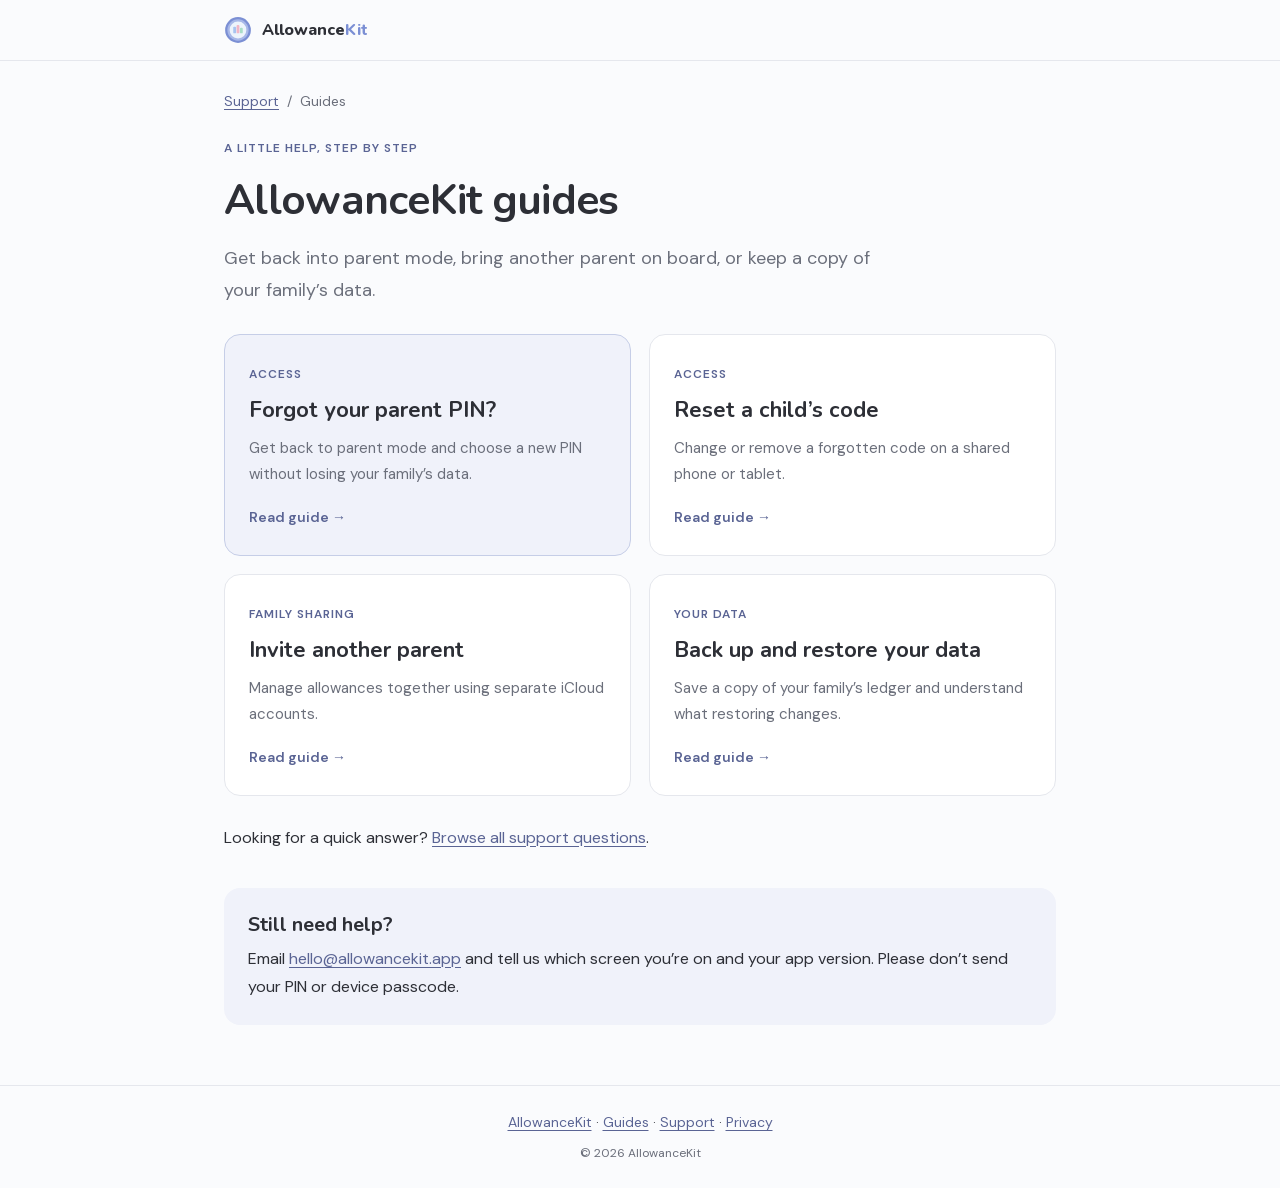
==== guides/index.html @ 352c25e1 "Add step-by-step support guides with PIN recovery screenshots" ====
<!DOCTYPE html>
<html lang="en">
<head>
<meta charset="UTF-8">
<meta name="viewport" content="width=device-width, initial-scale=1.0">
<title>Guides — AllowanceKit</title>
<meta name="description" content="Step-by-step help with parent PINs, child codes, Family Sharing and backups.">
<meta name="robots" content="index, follow">
<link rel="canonical" href="https://allowancekit.app/guides/">
<meta property="og:type" content="website">
<meta property="og:url" content="https://allowancekit.app/guides/">
<meta property="og:title" content="Guides — AllowanceKit">
<meta property="og:description" content="Step-by-step help with parent PINs, child codes, Family Sharing and backups.">
<meta property="og:image" content="https://allowancekit.app/images/og-image.png">
<meta name="theme-color" content="#7B8FD4">
<link rel="icon" type="image/png" sizes="32x32" href="/images/favicon.png">
<link rel="apple-touch-icon" sizes="180x180" href="/images/apple-touch-icon.png">
<link rel="stylesheet" href="/guides/guides.css">
</head>
<body>
<a class="skip-link" href="#main">Skip to content</a>
<nav aria-label="Main">
  <div class="container">
    <a href="/">
      <svg viewBox="0 0 100 100" xmlns="http://www.w3.org/2000/svg">
        <circle cx="50" cy="50" r="46" fill="#7B8FD4"/>
        <circle cx="50" cy="50" r="38" fill="#A8B8E8"/>
        <circle cx="50" cy="50" r="30" fill="#EDF4FC"/>
        <rect x="33" y="38" width="10" height="24" rx="3.5" fill="#A8C4F0"/>
        <rect x="45" y="32" width="10" height="30" rx="3.5" fill="#F2B6C6"/>
        <rect x="57" y="42" width="10" height="20" rx="3.5" fill="#A8DEC6"/>
      </svg>
      <span>Allowance<em>Kit</em></span>
    </a>
  </div>
</nav>
<main id="main" class="container">
<div class="breadcrumb"><a href="/support">Support</a><span aria-hidden="true">/</span>Guides</div>
<p class="eyebrow">A little help, step by step</p><h1>AllowanceKit guides</h1><p class="lead">Get back into parent mode, bring another parent on board, or keep a copy of your family’s data.</p><div class="cards"><a class="card featured" href="/guides/forgot-parent-pin/"><span class="eyebrow">Access</span><h2 style="font-size: 22px; margin: 10px 0;">Forgot your parent PIN?</h2><p>Get back to parent mode and choose a new PIN without losing your family’s data.</p><span class="read">Read guide &rarr;</span></a><a class="card" href="/guides/reset-child-code/"><span class="eyebrow">Access</span><h2 style="font-size: 22px; margin: 10px 0;">Reset a child’s code</h2><p>Change or remove a forgotten code on a shared phone or tablet.</p><span class="read">Read guide &rarr;</span></a><a class="card" href="/guides/invite-another-parent/"><span class="eyebrow">Family Sharing</span><h2 style="font-size: 22px; margin: 10px 0;">Invite another parent</h2><p>Manage allowances together using separate iCloud accounts.</p><span class="read">Read guide &rarr;</span></a><a class="card" href="/guides/back-up-and-restore/"><span class="eyebrow">Your data</span><h2 style="font-size: 22px; margin: 10px 0;">Back up and restore your data</h2><p>Save a copy of your family’s ledger and understand what restoring changes.</p><span class="read">Read guide &rarr;</span></a></div><p>Looking for a quick answer? <a href="/support">Browse all support questions</a>.</p>

<section class="contact"><h2 style="margin: 0; font-size: 20px;">Still need help?</h2><p>Email <a href="mailto:hello@allowancekit.app">hello@allowancekit.app</a> and tell us which screen you’re on and your app version. Please don’t send your PIN or device passcode.</p></section>
</main>
<footer><a href="/">AllowanceKit</a> &middot; <a href="/guides/">Guides</a> &middot; <a href="/support">Support</a> &middot; <a href="/privacy">Privacy</a><p>&copy; 2026 AllowanceKit</p></footer>
</body>
</html>
---- guides/guides.css ----
@font-face { font-family: 'Nunito'; font-weight: 400; font-style: normal; font-display: swap; src: url('/fonts/nunito-400.woff2') format('woff2'); }
@font-face { font-family: 'Nunito'; font-weight: 600; font-style: normal; font-display: swap; src: url('/fonts/nunito-600.woff2') format('woff2'); }
@font-face { font-family: 'Nunito'; font-weight: 700; font-style: normal; font-display: swap; src: url('/fonts/nunito-700.woff2') format('woff2'); }
@font-face { font-family: 'Nunito'; font-weight: 800; font-style: normal; font-display: swap; src: url('/fonts/nunito-800.woff2') format('woff2'); }
@font-face { font-family: 'DM Sans'; font-weight: 400; font-style: normal; font-display: swap; src: url('/fonts/dmsans-400.woff2') format('woff2'); }
@font-face { font-family: 'DM Sans'; font-weight: 500; font-style: normal; font-display: swap; src: url('/fonts/dmsans-500.woff2') format('woff2'); }
@font-face { font-family: 'DM Sans'; font-weight: 600; font-style: normal; font-display: swap; src: url('/fonts/dmsans-600.woff2') format('woff2'); }

:root { --ink: #2D2F36; --muted: #6B6F7B; --accent: #5A6494; --tint: #F0F2FA; --border: #E5E7ED; --surface: #FAFBFD; }
* { box-sizing: border-box; }
body { margin: 0; background: var(--surface); color: var(--ink); font-family: 'DM Sans', sans-serif; line-height: 1.75; -webkit-font-smoothing: antialiased; }
a { color: var(--accent); text-underline-offset: 3px; }
a:hover { text-decoration-thickness: 2px; }
a:focus-visible, summary:focus-visible { outline: 3px solid #7B8FD4; outline-offset: 5px; border-radius: 3px; }
.container { max-width: 880px; margin: 0 auto; padding: 0 24px; }
nav { border-bottom: 1px solid var(--border); padding: 16px 0; }
nav .container, nav a { display: flex; align-items: center; gap: 10px; }
nav a { text-decoration: none; }
nav svg { width: 28px; height: 28px; }
nav span { font-family: 'Nunito', sans-serif; font-weight: 800; color: var(--ink); }
nav em { color: #7B8FD4; font-style: normal; }
.skip-link { position: absolute; left: 16px; top: -100px; padding: 8px 16px; background: white; z-index: 2; }
.skip-link:focus { top: 8px; }
.breadcrumb { margin: 28px 0 24px; font-size: 14px; color: var(--muted); }
.breadcrumb span { margin: 0 8px; }
h1, h2, h3 { font-family: 'Nunito', sans-serif; line-height: 1.25; }
h1 { font-size: clamp(30px, 5vw, 42px); letter-spacing: -0.7px; margin: 12px 0 16px; }
h2 { font-size: 24px; margin: 40px 0 16px; }
h3 { font-size: 19px; margin: 0 0 8px; }
p { margin: 0 0 16px; }
.lead { font-size: 18px; color: var(--muted); max-width: 680px; }
.eyebrow { font-size: 12px; font-weight: 600; letter-spacing: 1px; text-transform: uppercase; color: var(--accent); }
.requirement { display: inline-block; border: 1px solid #D7DCEE; border-radius: 8px; padding: 7px 12px; font-size: 14px; background: var(--tint); }
.callout { border-left: 4px solid #A8DEC6; background: #EDF8F2; border-radius: 0 12px 12px 0; padding: 18px 22px; margin: 24px 0; }
.callout p:last-child { margin: 0; }
.caution { border-color: #F2B6C6; background: #FDF0F4; }
.steps { padding-left: 28px; }
.steps > li { padding-left: 8px; margin: 0 0 24px; }
.steps > li::marker { color: var(--accent); font-weight: 700; }
.steps p { margin: 6px 0 0; }
.cards { display: grid; grid-template-columns: repeat(2, minmax(0, 1fr)); gap: 18px; margin: 28px 0; }
.card { display: block; padding: 24px; border: 1px solid var(--border); border-radius: 16px; background: white; text-decoration: none; color: var(--ink); }
.card:hover { border-color: #7B8FD4; }
.card p { color: var(--muted); font-size: 15px; margin: 8px 0 16px; }
.card .read { font-size: 14px; font-weight: 600; color: var(--accent); }
.featured { border-color: #C6CEE7; background: var(--tint); }
.screenshots { display: grid; grid-template-columns: repeat(2, minmax(0, 1fr)); gap: 28px; max-width: 650px; margin: 28px auto; }
figure { margin: 0; min-width: 0; }
figure img { display: block; width: 100%; height: auto; border-radius: 22px; border: 1px solid var(--border); background: white; }
figcaption { margin-top: 12px; font-size: 14px; color: var(--muted); }
details { border-bottom: 1px solid var(--border); padding: 16px 0; }
summary { cursor: pointer; font-weight: 600; }
details p { margin: 12px 0 0; }
.related { border-top: 1px solid var(--border); margin-top: 40px; }
.related ul { padding-left: 20px; }
.contact { background: var(--tint); border-radius: 16px; padding: 24px; margin-top: 36px; }
.contact p { margin: 8px 0 0; }
footer { border-top: 1px solid var(--border); margin-top: 60px; padding: 24px; text-align: center; font-size: 14px; }
footer p { color: var(--muted); margin: 8px 0 0; font-size: 12px; }
@media (max-width: 580px) { .cards { grid-template-columns: 1fr; } .screenshots { grid-template-columns: 1fr; gap: 24px; max-width: 300px; } .container { padding: 0 20px; } figcaption { font-size: 13px; } }
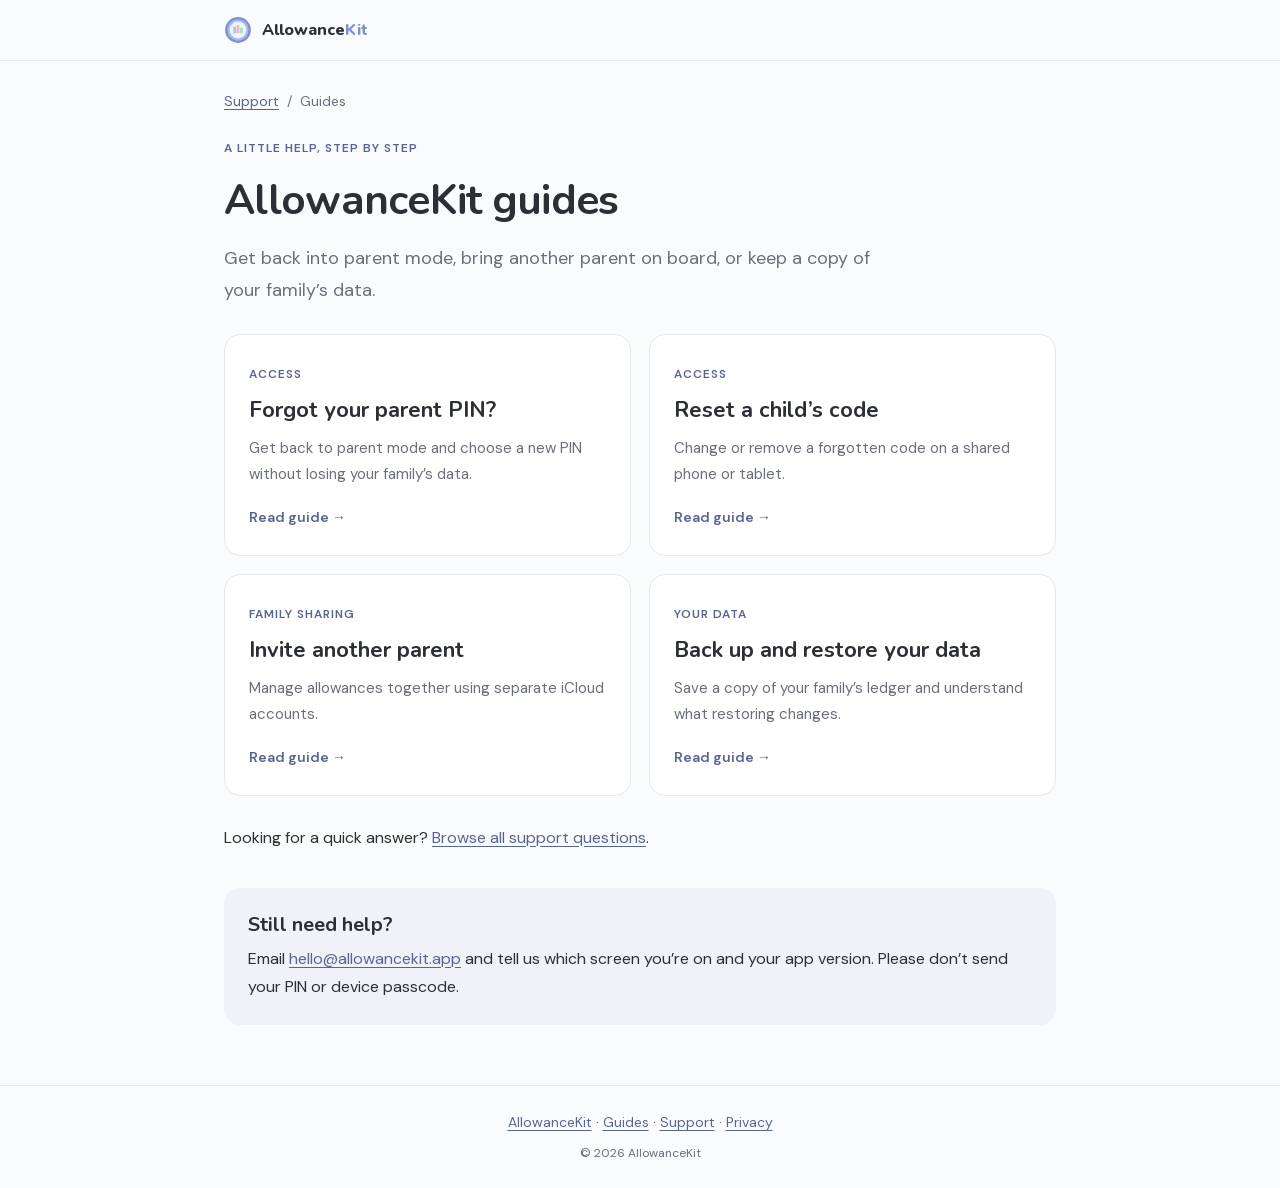
==== commit 2b58222a: "Use consistent styling for guide cards" ====
--- a/guides/index.html
+++ b/guides/index.html
@@ -36,7 +36,7 @@
 </nav>
 <main id="main" class="container">
 <div class="breadcrumb"><a href="/support">Support</a><span aria-hidden="true">/</span>Guides</div>
-<p class="eyebrow">A little help, step by step</p><h1>AllowanceKit guides</h1><p class="lead">Get back into parent mode, bring another parent on board, or keep a copy of your family’s data.</p><div class="cards"><a class="card featured" href="/guides/forgot-parent-pin/"><span class="eyebrow">Access</span><h2 style="font-size: 22px; margin: 10px 0;">Forgot your parent PIN?</h2><p>Get back to parent mode and choose a new PIN without losing your family’s data.</p><span class="read">Read guide &rarr;</span></a><a class="card" href="/guides/reset-child-code/"><span class="eyebrow">Access</span><h2 style="font-size: 22px; margin: 10px 0;">Reset a child’s code</h2><p>Change or remove a forgotten code on a shared phone or tablet.</p><span class="read">Read guide &rarr;</span></a><a class="card" href="/guides/invite-another-parent/"><span class="eyebrow">Family Sharing</span><h2 style="font-size: 22px; margin: 10px 0;">Invite another parent</h2><p>Manage allowances together using separate iCloud accounts.</p><span class="read">Read guide &rarr;</span></a><a class="card" href="/guides/back-up-and-restore/"><span class="eyebrow">Your data</span><h2 style="font-size: 22px; margin: 10px 0;">Back up and restore your data</h2><p>Save a copy of your family’s ledger and understand what restoring changes.</p><span class="read">Read guide &rarr;</span></a></div><p>Looking for a quick answer? <a href="/support">Browse all support questions</a>.</p>
+<p class="eyebrow">A little help, step by step</p><h1>AllowanceKit guides</h1><p class="lead">Get back into parent mode, bring another parent on board, or keep a copy of your family’s data.</p><div class="cards"><a class="card" href="/guides/forgot-parent-pin/"><span class="eyebrow">Access</span><h2 style="font-size: 22px; margin: 10px 0;">Forgot your parent PIN?</h2><p>Get back to parent mode and choose a new PIN without losing your family’s data.</p><span class="read">Read guide &rarr;</span></a><a class="card" href="/guides/reset-child-code/"><span class="eyebrow">Access</span><h2 style="font-size: 22px; margin: 10px 0;">Reset a child’s code</h2><p>Change or remove a forgotten code on a shared phone or tablet.</p><span class="read">Read guide &rarr;</span></a><a class="card" href="/guides/invite-another-parent/"><span class="eyebrow">Family Sharing</span><h2 style="font-size: 22px; margin: 10px 0;">Invite another parent</h2><p>Manage allowances together using separate iCloud accounts.</p><span class="read">Read guide &rarr;</span></a><a class="card" href="/guides/back-up-and-restore/"><span class="eyebrow">Your data</span><h2 style="font-size: 22px; margin: 10px 0;">Back up and restore your data</h2><p>Save a copy of your family’s ledger and understand what restoring changes.</p><span class="read">Read guide &rarr;</span></a></div><p>Looking for a quick answer? <a href="/support">Browse all support questions</a>.</p>
 
 <section class="contact"><h2 style="margin: 0; font-size: 20px;">Still need help?</h2><p>Email <a href="mailto:hello@allowancekit.app">hello@allowancekit.app</a> and tell us which screen you’re on and your app version. Please don’t send your PIN or device passcode.</p></section>
 </main>
--- a/guides/guides.css
+++ b/guides/guides.css
@@ -44,7 +44,6 @@
 .card:hover { border-color: #7B8FD4; }
 .card p { color: var(--muted); font-size: 15px; margin: 8px 0 16px; }
 .card .read { font-size: 14px; font-weight: 600; color: var(--accent); }
-.featured { border-color: #C6CEE7; background: var(--tint); }
 .screenshots { display: grid; grid-template-columns: repeat(2, minmax(0, 1fr)); gap: 28px; max-width: 650px; margin: 28px auto; }
 figure { margin: 0; min-width: 0; }
 figure img { display: block; width: 100%; height: auto; border-radius: 22px; border: 1px solid var(--border); background: white; }
